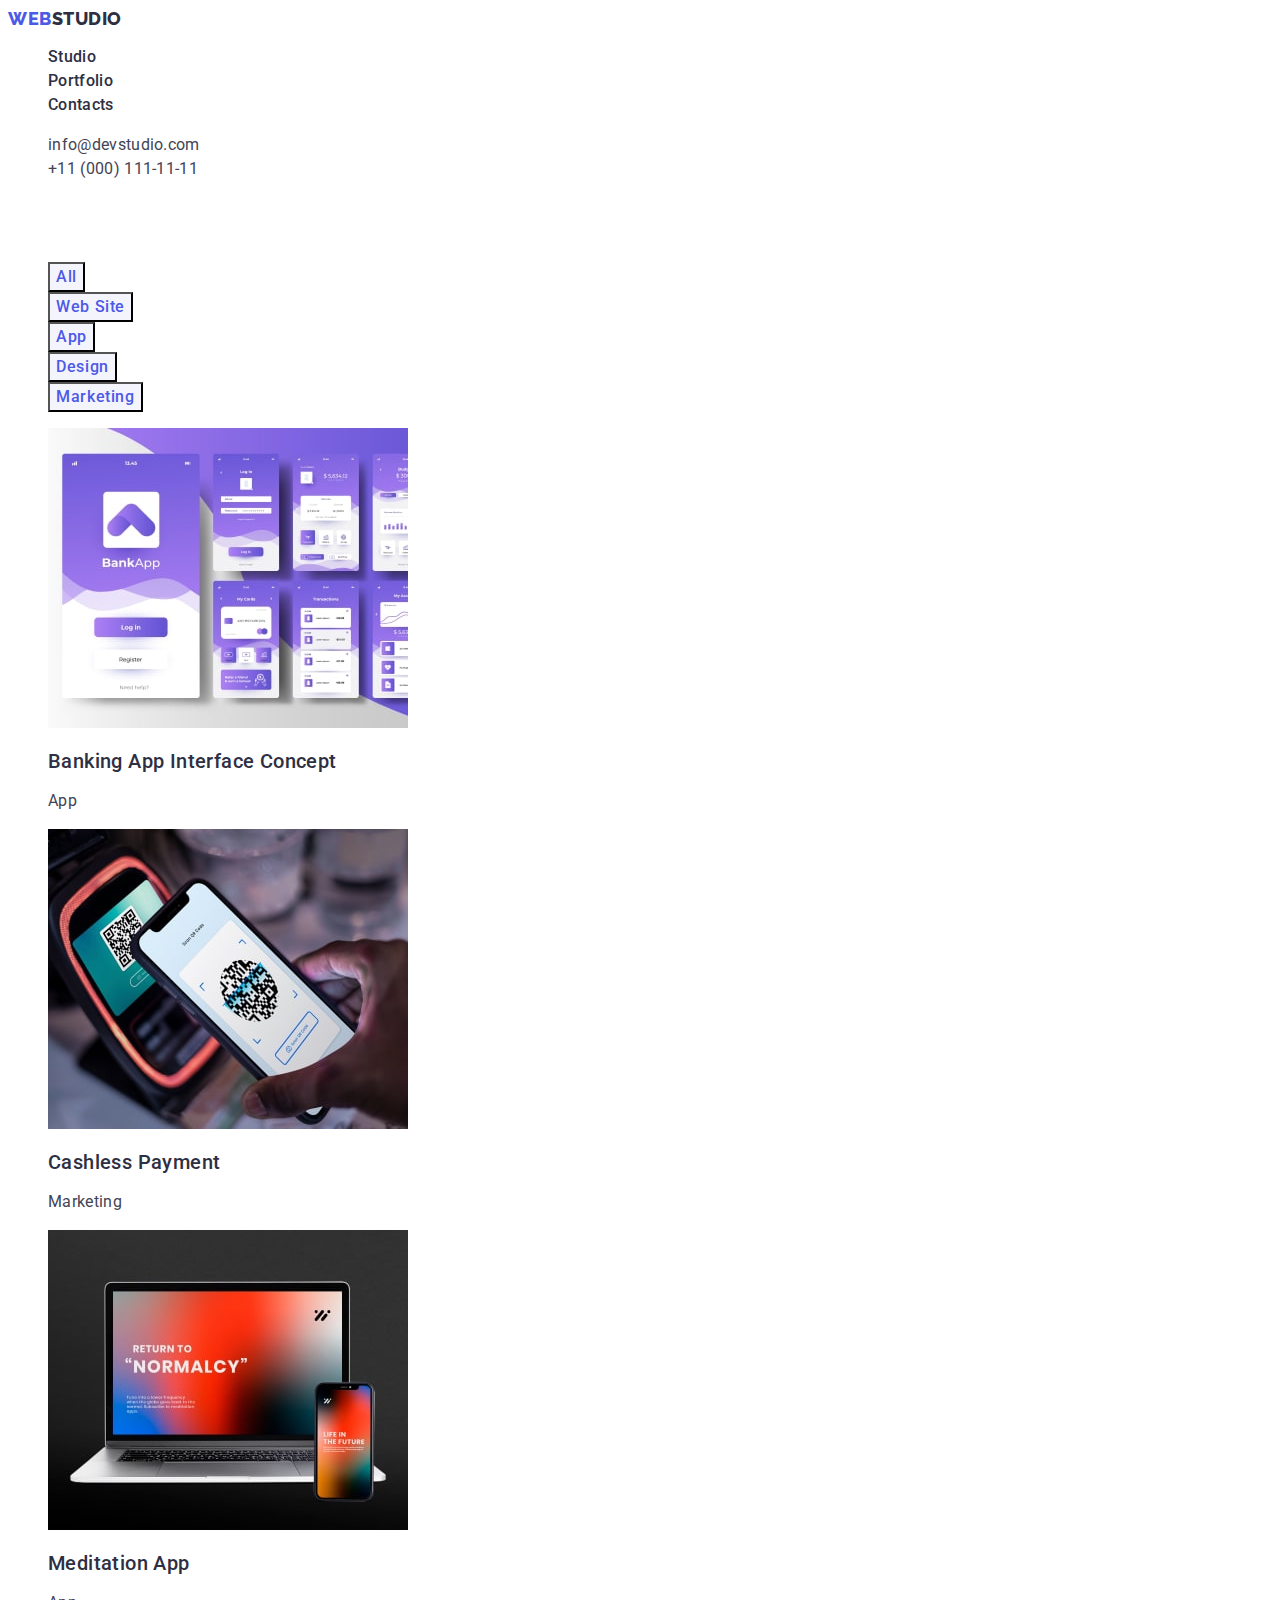
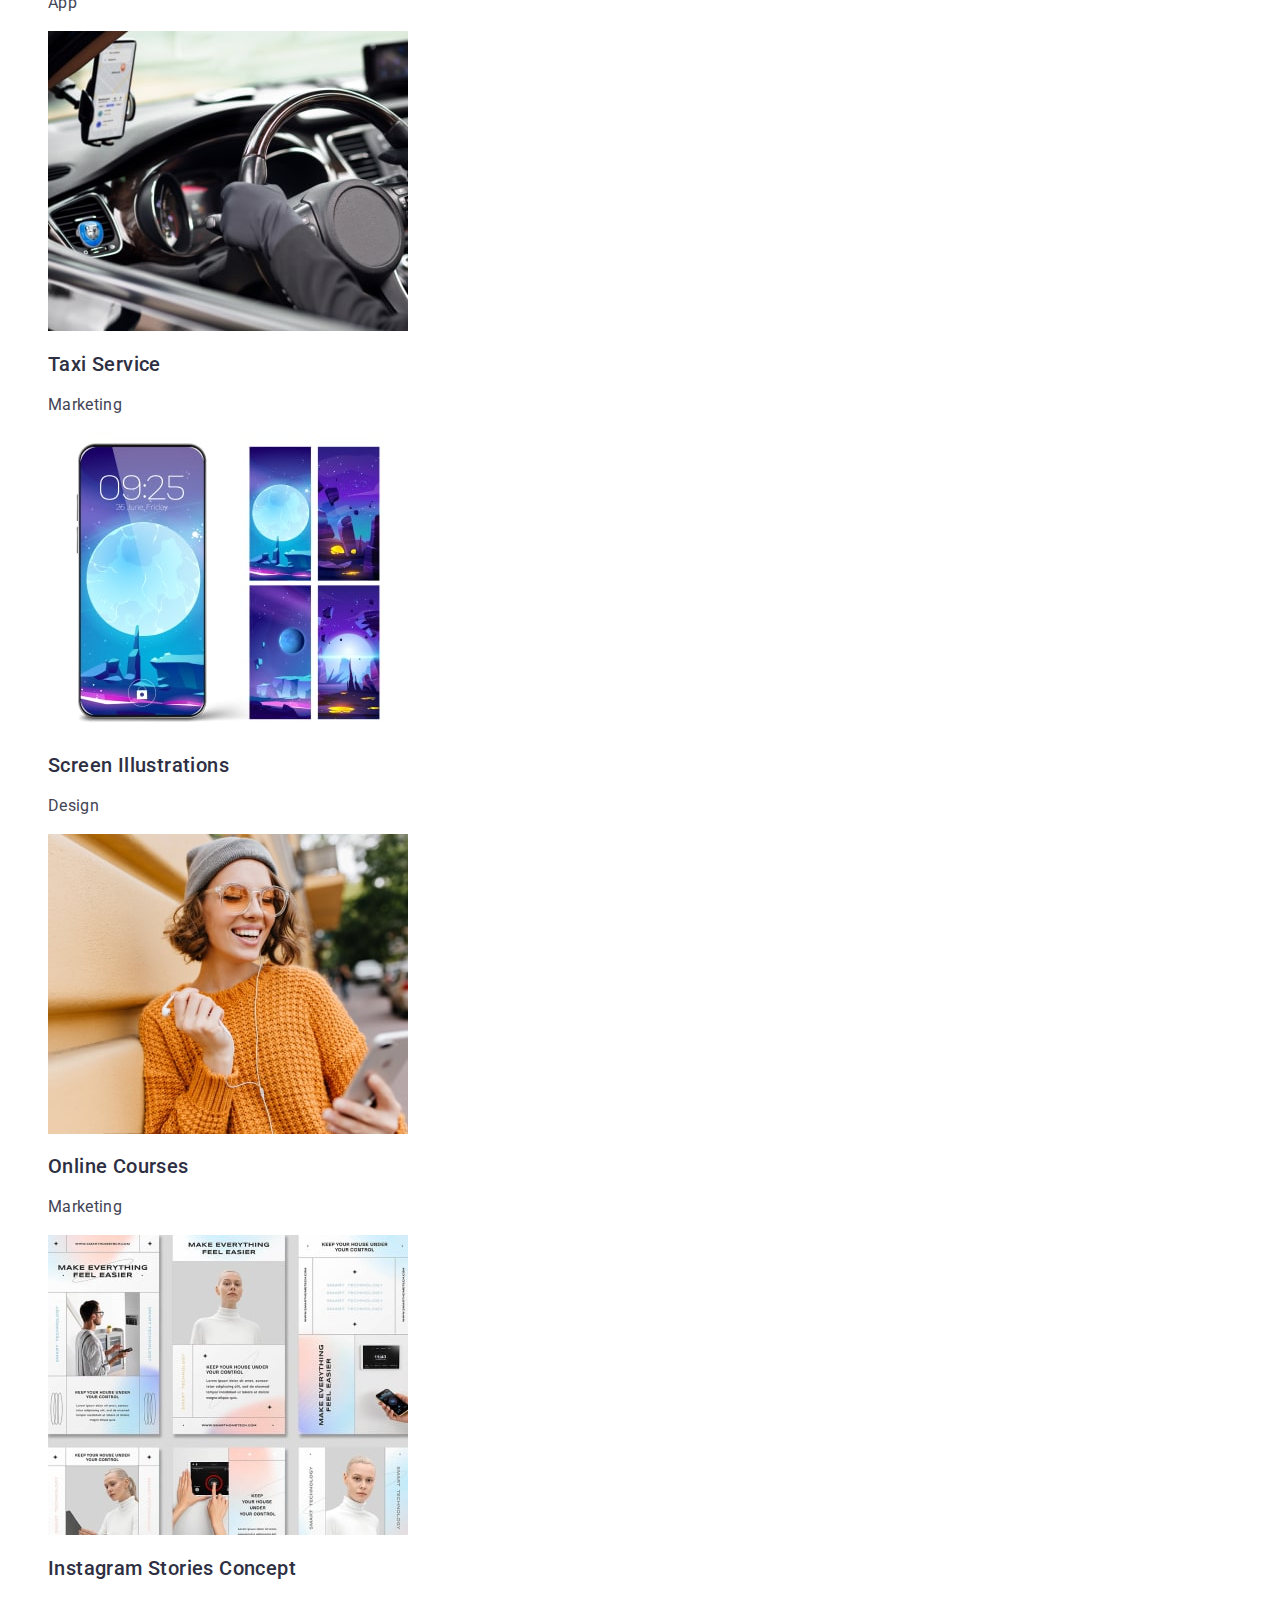
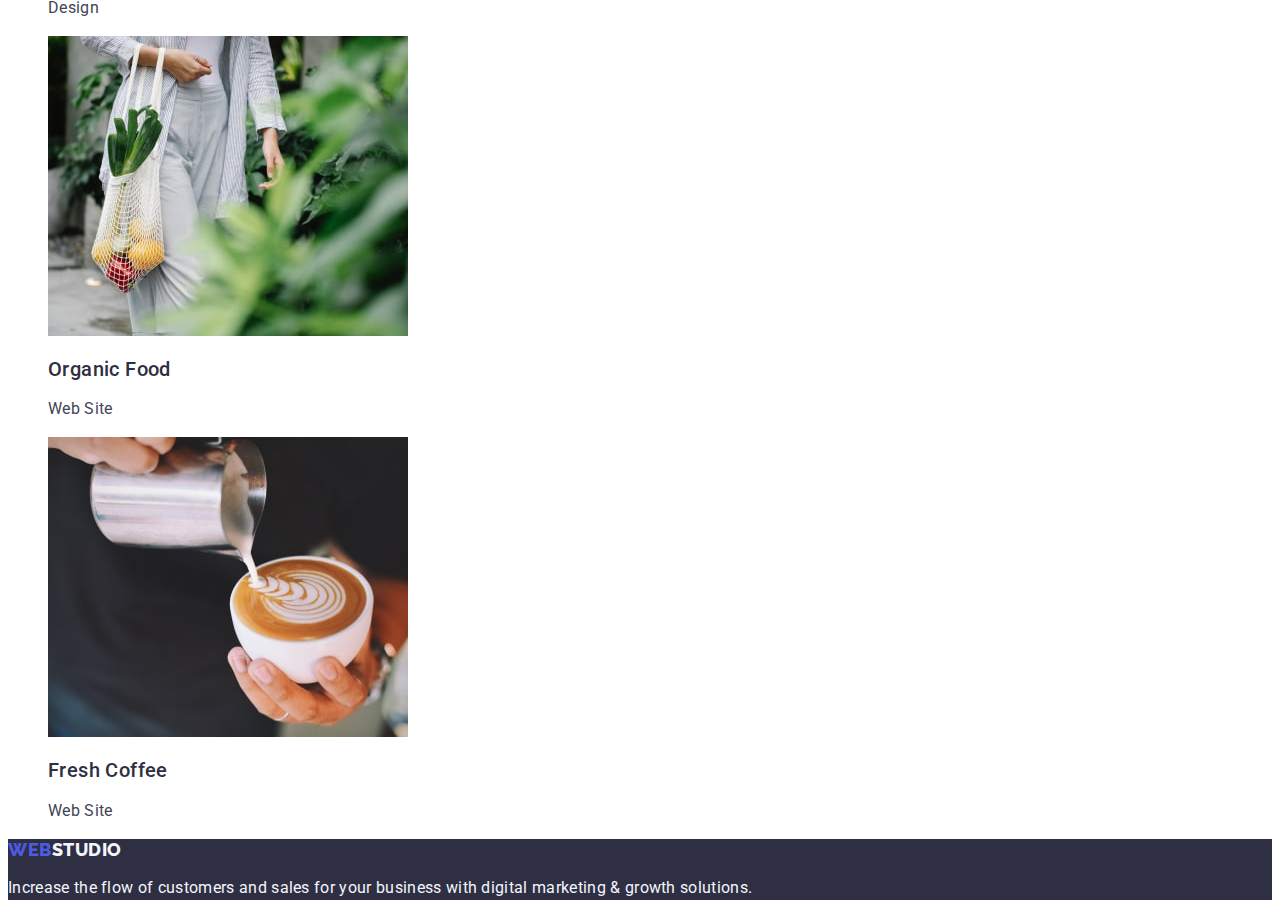
==== portfolio.html @ 50358b5d "comm" ====
<!DOCTYPE html>
<html lang="en">
<head>
    <meta charset="UTF-8">
    <meta name="viewport" content="width=<device-width>, initial-scale=1.0">
    <title>webstudio</title>
    <link rel="preconnect" href="https://fonts.googleapis.com">
    <link rel="preconnect" href="https://fonts.gstatic.com" crossorigin>
    <link href="https://fonts.googleapis.com/css2?family=Raleway:wght@800&family=Roboto:wght@400;500;700;900&family=Tangerine:wght@700&display=swap" rel="stylesheet">
  
<link rel="stylesheet" href="./css/styles.css" />
</head>
<body>
  <header class="header">
    <nav class="header-navigation">
          <a href="./index.html" class="header-logo link">web<span class="header-logo-accent">Studio</span></a>
        <ul class="header-menu list">
            <li class="header-menu-item">
                <a class="header-menu-link link" href="./index.html">Studio</a></li>
            <li class="header-menu-item">
                <a class="header-menu-link link" href="./portfolio.html">Portfolio</a></li>
            <li class="header-menu-item">
                <a class="header-menu-link link" href="">Contacts</a></li>
        </ul>
    </nav>
    <address class="header-adress">
      <ul class="adress list">
         <li class="adress-link">
           <a class="adress-menu link" href="mailto:info@devstudio.com">info@devstudio.com</a></li>
         <li class="adress-link">
           <a class="adress-menu link" href="tel:+110001111111">+11 (000) 111-11-11</a></li>
      </ul>
   </address>
  </header>
  <main>
      <section class="">
        <h1 class="visually-hidden">portfolio</h1>
        <ul class="list">
            <li><button type="button" class="btn-roll">All</button></li>
            <li><button type="button" class="btn-roll">Web Site</button></li>
            <li><button type="button" class="btn-roll">App</button></li>
            <li><button type="button" class="btn-roll">Design</button></li>
            <li><button type="button" class="btn-roll">Marketing</button></li>
        </ul>
        <ul class="support-list list">
            <li class="support-list-item">
                <a class="link" href="">
                  <img src="./images/bankapp.jpg"
                    alt="bankapp"
                    width="360"
                    height="300">
                    <h2 class="support-list-text">Banking App Interface Concept</h2>
                    <p class="support-btn-text">App</p>
                </a>
            </li>
            <li class="support-list-item">
                <a class="link" href="">
                  <img src="./images/cashlesspayment.jpg"
                      alt="cashlesspayment"
                      width="360"
                      height="300">
                      <h2 class="support-list-text">Cashless Payment</h2>
                      <p class="support-btn-text">Marketing</p>
                </a>  
            </li>
            <li class="support-list-item">
                <a class="link" href="">
                  <img src="./images/meditaionapp.jpg"
                     alt="meditaionapp"
                     width="360"
                     height="300">
                     <h2 class="support-list-text">Meditation App</h2>
                     <p class="support-btn-text">App</p>
                </a>
            </li>
            <li class="support-list-item">
              <a class="link" href="">
                <img src="./images/taxiservice.jpg"
                    alt="taxiservice"
                    width="360"
                    height="300">
                    <h2 class="support-list-text">Taxi Service</h2>
                    <p class="support-btn-text">Marketing</p>
              </a>  
            </li>
            <li class="support-list-item">
              <a class="link" href="">
                <img src="./images/screenillustrations.jpg"
                    alt="screenillustrations"
                    width="360"
                    height="300">
                    <h2 class="support-list-text">Screen Illustrations</h2>
                    <p class="support-btn-text">Design</p>
              </a>
            </li>
            <li class="support-list-item">
              <a class="link" href="">
                <img src="./images/onlinecourses.jpg"
                    alt="onlinecourses"
                    width="360"
                    height="300">
                    <h2 class="support-list-text">Online Courses</h2>
                    <p class="support-btn-text">Marketing</p>
              </a>    
            </li>
            <li class="support-list-item">
              <a class="link" href="">
                <img src="./images/instagramstories.jpg"
                    alt="instagramstories"
                    width="360"
                    height="300">
                    <h2 class="support-list-text">Instagram Stories Concept</h2>
                    <p class="support-btn-text">Design</p>
              </a>       
            </li>
            <li class="support-list-item">
              <a class="link" href="">
                <img src="./images/organicfood.jpg"
                    alt="organicfood"
                    width="360"
                    height="300">
                    <h2 class="support-list-text">Organic Food</h2>
                    <p class="support-btn-text">Web Site</p>
              </a>  
            </li>
            <li class="support-list-item">
              <a class="link" href="">
                <img src="./images/freshcoffee.jpg"
                    alt="freshcoffee"
                    width="360"
                    height="300">
                    <h2 class="support-list-text">Fresh Coffee</h2>
                    <p class="support-btn-text">Web Site</p>
              </a>
            </li>
        </ul>
      </section>
</main>
      <footer class="basement" id="footer">
        <a href="./index.html" class="header-logo link">web<span class="header-logo-footer">Studio</span></a>
        <p class="footer-text">Increase the flow of customers and sales for your business with digital marketing & growth solutions.</p>
      </footer>
</body>
</html>
---- css/styles.css ----
:root {
    --brand-color: #4D5AE5
}

body {
    font-family: 'Roboto', sans-serif;
    color: #434455;
    background-color: #FFFFFF;
}

.link {
    text-decoration: none;
}

.list {
    list-style-type: none;
}

.visually-hidden {
    
    white-space: nowrap;
    clip-path: inset(100%);
    clip: rect(0 0 0 0);
    overflow: hidden;
}


/*----header----*/

.header-logo {
    color: var(--brand-color);
    font-family: "Raleway", sans-serif;
    font-size: 18px;
    font-style: normal;
    font-weight: 800;
    line-height: 1.17; 
    letter-spacing: 0.03em;
    text-transform: uppercase;
}

.header-logo-accent {
    color: #2E2F42
}

.header-menu-link {
    color: #2E2F42;
    font-size: 16px;
    font-style: normal;
    font-weight: 500;
    line-height: 1.5;
    letter-spacing: 0.02em;
}

.header-menu-link:is(:hover, :focus) {
    color: #404BBF;
}

.header-adress {
    font-style: normal;
}
 
.adress-menu {
    color: #434455;  
    font-size: 16px;
    font-weight: 400;
    line-height: 1.5;
    letter-spacing: 0.02em;
}

.adress-menu:is(:hover, :focus) {
    color: #404BBF;
}

/*----main----*/

.hero {
    background: #2E2F42;
}

.hero-title {
    color: #FFF;
    font-size: 56px;
    font-style: normal;
    font-weight: 700;
    line-height: 1.07;
    letter-spacing: 0.02em;
}

.hero-btn {
    color: #FFF;
    font-family: inherit;
    cursor: pointer;
    font-size: 16px;
    font-style: normal;
    font-weight: 500;
    line-height: 1.5; 
    letter-spacing: 0.04em;
    background-color: var(--brand-color);
}

.hero-btn:is(:hover, :focus) {
    background-color: #404BBF;
}

.btn-roll {
    color: var(--brand-color);
    font-family: inherit;
    cursor: pointer;
    font-size: 16px;
    font-style: normal;
    font-weight: 500;
    line-height: 1.5; 
    letter-spacing: 0.04em;
    background-color: #F4F4FD;
}

.btn-roll:is(:hover, :focus) {
    color: #FFF;
    background-color: #404BBF;
}

/*----advantages----*/

.advantages {
}

.advantages-list {
}

.list {
}

.advantages-item {
}

.advantages-subtitle {
    color:#2E2F42;
    font-size: 20px;
    font-style: normal;
    font-weight: 500;
    line-height: 1.2;
    letter-spacing: 0.02em;
}

.advantages-item-text {
    color: #434455;
    font-size: 16px;
    font-style: normal;
    font-weight: 400;
    line-height: 1.5;
    letter-spacing: 0.02em;
}

/*----pictures----*/

.pictures-subtitle {
    color: #2E2F42;
    font-size: 36px;
    font-style: normal;
    font-weight: 700;
    line-height: 1.11;
    letter-spacing: 0.02em;
    text-transform: capitalize;
}

/*----team----*/

.team {
    background: var(--cloud, #F4F4FD)
}

.team-title {
    color: #2E2F42;
    font-size: 36px;
    font-style: normal;
    font-weight: 700;
    line-height: 1.11;
    letter-spacing: 0.02em;
    text-transform: capitalize;
}
.team-list {
 
}

.team-item {
    background-color: #FFFFFF 
}

.team-subtitle {
    color: #2E2F42;
    font-size: 20px;
    font-style: normal;
    font-weight: 500;
    line-height: 1.2;
    letter-spacing: 0.02em;
}

.team-item-text {
    color: #434455;
    font-size: 16px;
    font-style: normal;
    font-weight: 400;
    line-height: 1.5;
    letter-spacing: 0.02em;
}

.support-list-text {
    color: var(--navyblue, #2E2F42);
    font-size: 20px;
    font-style: normal;
    font-weight: 500;
    line-height: 1.2; 
    letter-spacing: 0.02em;
}

.support-btn-text {
    color: var(--slate, #434455);
    font-size: 16px;
    font-style: normal;
    font-weight: 400;
    line-height: 1.5;
    letter-spacing: 0.02em;
}

/*----basement----*/

.header-logo-footer {
    color: #f4f4fd;
    font-family: Raleway;
    font-size: 18px;
    font-style: normal;
    font-weight: 800;
    line-height: 1.17;
    letter-spacing: 0,03em;
    text-transform: uppercase;
}

.footer-text {
    color: #F4F4FD;
    font-size: 16px;
    font-style: normal;
    font-weight: 400;
    line-height: 1.5;
    letter-spacing: 0.02em; 
}
.basement {
    background: #2E2F42;
}
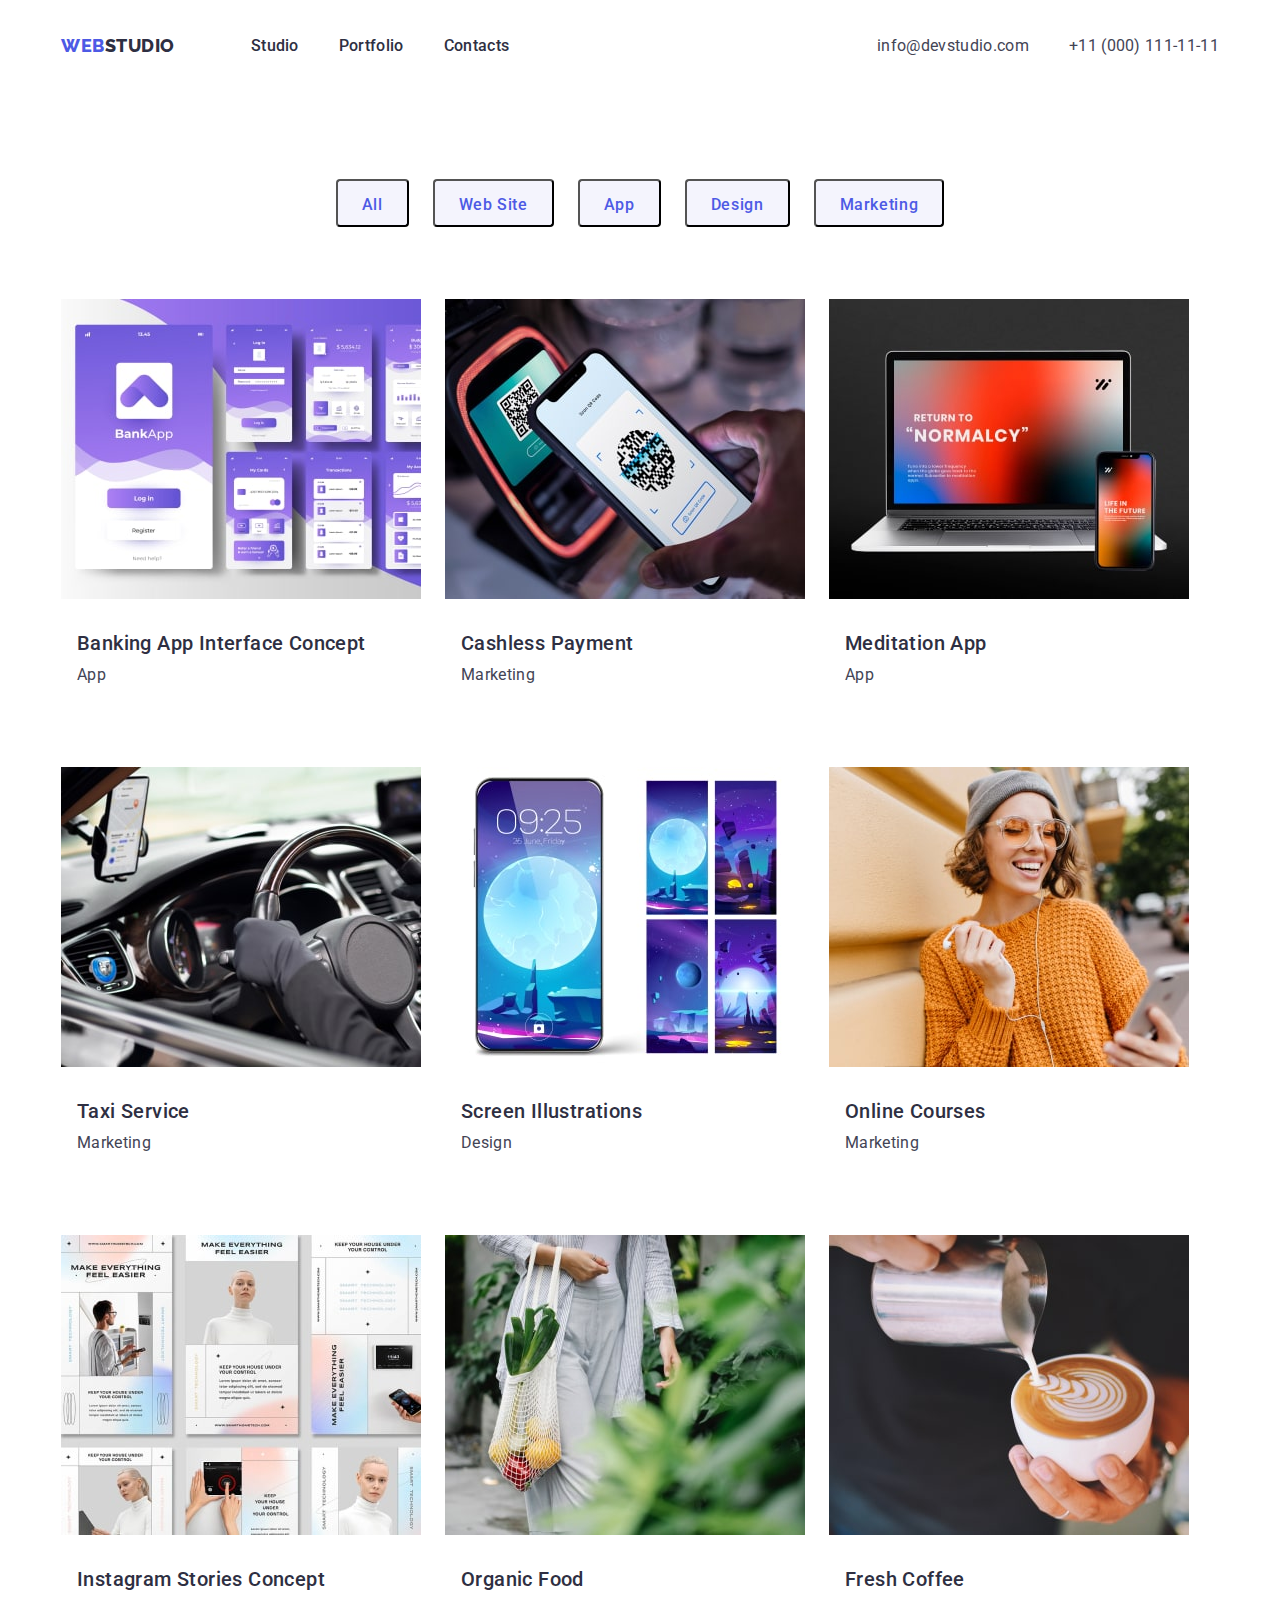
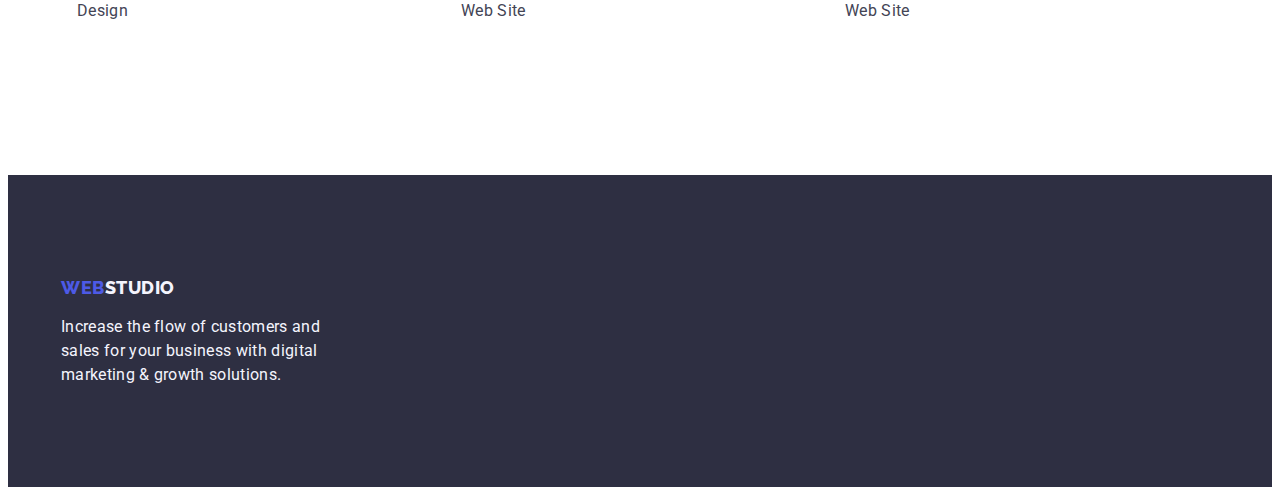
==== commit 3da61c92: "comm+" ====
--- a/portfolio.html
+++ b/portfolio.html
@@ -7,138 +7,150 @@
     <link rel="preconnect" href="https://fonts.googleapis.com">
     <link rel="preconnect" href="https://fonts.gstatic.com" crossorigin>
     <link href="https://fonts.googleapis.com/css2?family=Raleway:wght@800&family=Roboto:wght@400;500;700;900&family=Tangerine:wght@700&display=swap" rel="stylesheet">
-  
+    <link 
+        rel="stylesheet" 
+        href="https://cdnjs.cloudflare.com/ajax/libs/modern-normalize/2.0.0/modern-normalize.min.css" 
+        integrity="sha512-4xo8blKMVCiXpTaLzQSLSw3KFOVPWhm/TRtuPVc4WG6kUgjH6J03IBuG7JZPkcWMxJ5huwaBpOpnwYElP/m6wg==" 
+        crossorigin="anonymous" 
+        referrerpolicy="no-referrer" 
+    />
 <link rel="stylesheet" href="./css/styles.css" />
 </head>
 <body>
   <header class="header">
-    <nav class="header-navigation">
-          <a href="./index.html" class="header-logo link">web<span class="header-logo-accent">Studio</span></a>
-        <ul class="header-menu list">
-            <li class="header-menu-item">
-                <a class="header-menu-link link" href="./index.html">Studio</a></li>
-            <li class="header-menu-item">
-                <a class="header-menu-link link" href="./portfolio.html">Portfolio</a></li>
-            <li class="header-menu-item">
-                <a class="header-menu-link link" href="">Contacts</a></li>
+    <div class="container header-container">
+      <nav class="header-navigation">
+        <a href="./index.html" class="header-logo link">web<span class="header-logo-accent">Studio</span></a>
+         <ul class="header-menu list">
+             <li class="header-menu-item">
+               <a class="header-menu-link link" href="./index.html">Studio</a></li>
+             <li class="header-menu-item">
+               <a class="header-menu-link link" href="./portfolio.html">Portfolio</a></li>
+             <li class="header-menu-item">
+               <a class="header-menu-link link" href="">Contacts</a></li>
         </ul>
-    </nav>
-    <address class="header-adress">
-      <ul class="adress list">
-         <li class="adress-link">
-           <a class="adress-menu link" href="mailto:info@devstudio.com">info@devstudio.com</a></li>
-         <li class="adress-link">
-           <a class="adress-menu link" href="tel:+110001111111">+11 (000) 111-11-11</a></li>
-      </ul>
-   </address>
+     </nav>
+     <address class="header-adress">
+          <ul class="adress list">
+             <li class="adress-link">
+             <a class="adress-menu link" href="mailto:info@devstudio.com">info@devstudio.com</a></li>
+             <li class="adress-link">
+             <a class="adress-menu link" href="tel:+110001111111">+11 (000) 111-11-11</a></li>
+         </ul>
+     </address>
+</div>
   </header>
   <main>
       <section class="">
-        <h1 class="visually-hidden">portfolio</h1>
-        <ul class="list">
-            <li><button type="button" class="btn-roll">All</button></li>
-            <li><button type="button" class="btn-roll">Web Site</button></li>
-            <li><button type="button" class="btn-roll">App</button></li>
-            <li><button type="button" class="btn-roll">Design</button></li>
-            <li><button type="button" class="btn-roll">Marketing</button></li>
-        </ul>
-        <ul class="support-list list">
-            <li class="support-list-item">
-                <a class="link" href="">
-                  <img src="./images/bankapp.jpg"
-                    alt="bankapp"
-                    width="360"
-                    height="300">
-                    <h2 class="support-list-text">Banking App Interface Concept</h2>
-                    <p class="support-btn-text">App</p>
-                </a>
-            </li>
-            <li class="support-list-item">
-                <a class="link" href="">
-                  <img src="./images/cashlesspayment.jpg"
-                      alt="cashlesspayment"
+        <div class="container">
+          <h1 class="visually-hidden">portfolio</h1>
+          <ul class="some-btn list">
+              <li><button type="button" class="btn-roll">All</button></li>
+              <li><button type="button" class="btn-roll">Web Site</button></li>
+              <li><button type="button" class="btn-roll">App</button></li>
+              <li><button type="button" class="btn-roll">Design</button></li>
+              <li><button type="button" class="btn-roll">Marketing</button></li>
+          </ul>
+          <ul class="support-list list">
+              <li class="support-list-item">
+                  <a class="link" href="">
+                    <img src="./images/bankapp.jpg"
+                      alt="bankapp"
                       width="360"
                       height="300">
-                      <h2 class="support-list-text">Cashless Payment</h2>
+                      <h2 class="support-list-text">Banking App Interface Concept</h2>
+                      <p class="support-btn-text">App</p>
+                  </a>
+              </li>
+              <li class="support-list-item">
+                  <a class="link" href="">
+                    <img src="./images/cashlesspayment.jpg"
+                        alt="cashlesspayment"
+                        width="360"
+                        height="300">
+                        <h2 class="support-list-text">Cashless Payment</h2>
+                        <p class="support-btn-text">Marketing</p>
+                  </a>  
+              </li>
+              <li class="support-list-item">
+                  <a class="link" href="">
+                    <img src="./images/meditaionapp.jpg"
+                       alt="meditaionapp"
+                       width="360"
+                       height="300">
+                       <h2 class="support-list-text">Meditation App</h2>
+                       <p class="support-btn-text">App</p>
+                  </a>
+              </li>
+              <li class="support-list-item">
+                <a class="link" href="">
+                  <img src="./images/taxiservice.jpg"
+                      alt="taxiservice"
+                      width="360"
+                      height="300">
+                      <h2 class="support-list-text">Taxi Service</h2>
                       <p class="support-btn-text">Marketing</p>
                 </a>  
-            </li>
-            <li class="support-list-item">
+              </li>
+              <li class="support-list-item">
                 <a class="link" href="">
-                  <img src="./images/meditaionapp.jpg"
-                     alt="meditaionapp"
-                     width="360"
-                     height="300">
-                     <h2 class="support-list-text">Meditation App</h2>
-                     <p class="support-btn-text">App</p>
+                  <img src="./images/screenillustrations.jpg"
+                      alt="screenillustrations"
+                      width="360"
+                      height="300">
+                      <h2 class="support-list-text">Screen Illustrations</h2>
+                      <p class="support-btn-text">Design</p>
                 </a>
-            </li>
-            <li class="support-list-item">
-              <a class="link" href="">
-                <img src="./images/taxiservice.jpg"
-                    alt="taxiservice"
-                    width="360"
-                    height="300">
-                    <h2 class="support-list-text">Taxi Service</h2>
-                    <p class="support-btn-text">Marketing</p>
-              </a>  
-            </li>
-            <li class="support-list-item">
-              <a class="link" href="">
-                <img src="./images/screenillustrations.jpg"
-                    alt="screenillustrations"
-                    width="360"
-                    height="300">
-                    <h2 class="support-list-text">Screen Illustrations</h2>
-                    <p class="support-btn-text">Design</p>
-              </a>
-            </li>
-            <li class="support-list-item">
-              <a class="link" href="">
-                <img src="./images/onlinecourses.jpg"
-                    alt="onlinecourses"
-                    width="360"
-                    height="300">
-                    <h2 class="support-list-text">Online Courses</h2>
-                    <p class="support-btn-text">Marketing</p>
-              </a>    
-            </li>
-            <li class="support-list-item">
-              <a class="link" href="">
-                <img src="./images/instagramstories.jpg"
-                    alt="instagramstories"
-                    width="360"
-                    height="300">
-                    <h2 class="support-list-text">Instagram Stories Concept</h2>
-                    <p class="support-btn-text">Design</p>
-              </a>       
-            </li>
-            <li class="support-list-item">
-              <a class="link" href="">
-                <img src="./images/organicfood.jpg"
-                    alt="organicfood"
-                    width="360"
-                    height="300">
-                    <h2 class="support-list-text">Organic Food</h2>
-                    <p class="support-btn-text">Web Site</p>
-              </a>  
-            </li>
-            <li class="support-list-item">
-              <a class="link" href="">
-                <img src="./images/freshcoffee.jpg"
-                    alt="freshcoffee"
-                    width="360"
-                    height="300">
-                    <h2 class="support-list-text">Fresh Coffee</h2>
-                    <p class="support-btn-text">Web Site</p>
-              </a>
-            </li>
-        </ul>
+              </li>
+              <li class="support-list-item">
+                <a class="link" href="">
+                  <img src="./images/onlinecourses.jpg"
+                      alt="onlinecourses"
+                      width="360"
+                      height="300">
+                      <h2 class="support-list-text">Online Courses</h2>
+                      <p class="support-btn-text">Marketing</p>
+                </a>    
+              </li>
+              <li class="support-list-item">
+                <a class="link" href="">
+                  <img src="./images/instagramstories.jpg"
+                      alt="instagramstories"
+                      width="360"
+                      height="300">
+                      <h2 class="support-list-text">Instagram Stories Concept</h2>
+                      <p class="support-btn-text">Design</p>
+                </a>       
+              </li>
+              <li class="support-list-item">
+                <a class="link" href="">
+                  <img src="./images/organicfood.jpg"
+                      alt="organicfood"
+                      width="360"
+                      height="300">
+                      <h2 class="support-list-text">Organic Food</h2>
+                      <p class="support-btn-text">Web Site</p>
+                </a>  
+              </li>
+              <li class="support-list-item">
+                <a class="link" href="">
+                  <img src="./images/freshcoffee.jpg"
+                      alt="freshcoffee"
+                      width="360"
+                      height="300">
+                      <h2 class="support-list-text">Fresh Coffee</h2>
+                      <p class="support-btn-text">Web Site</p>
+                </a>
+              </li>
+          </ul>
+        </div>
       </section>
 </main>
       <footer class="basement" id="footer">
-        <a href="./index.html" class="header-logo link">web<span class="header-logo-footer">Studio</span></a>
-        <p class="footer-text">Increase the flow of customers and sales for your business with digital marketing & growth solutions.</p>
+         <div class="container footer-container">
+           <a href="./index.html" class="header-logo link">web<span class="header-logo-footer">Studio</span></a>
+           <p aling="right" class="footer-text">Increase the flow of customers and  sales for your business with digital marketing & growth solutions.</p>
+        </div>
       </footer>
 </body>
 </html>
--- a/css/styles.css
+++ b/css/styles.css
@@ -1,5 +1,20 @@
 :root {
     --brand-color: #4D5AE5
+}
+
+p, h1,h2,h3,h4,h5,h6 {
+    margin-top: 0;
+    margin-bottom: 0;
+}
+
+ul, ol {
+    margin-top: 0;
+    margin-bottom: 0;
+    padding-left: 0;
+}
+
+img {
+    display: block;
 }
 
 body {
@@ -16,16 +31,54 @@
     list-style-type: none;
 }
 
+.container {
+    width: 100%;
+    max-width: 1158px;
+    padding-left: 15px;
+    padding-right: 15px;
+    margin: 0 auto;
+}
+
 .visually-hidden {
+        position: absolute;
+        width: 1px;
+        height: 1px;
+        margin: -1px;
+        border: 0;
+        padding: 0;
+        white-space: nowrap;
+        clip-path: inset(100%);
+        clip: rect(0 0 0 0);
+        overflow: hidden;  
+}
+
+/*----header----*/
+.header {
+    padding-top: 25.5px;
+    padding-bottom: 25.5px;
+    padding-left: 0px;
+    padding-right: 0px;
+}
+
+.header-container {
+    display: flex;
+    gap: 40px;
+    justify-content: space-between;
+}
+
+.header-navigation {
+    display: flex;
+    align-items: center;
+    flex-grow: 1;
+    gap: 76px;
+}
+
+.header-menu {
+    display: flex;
+    align-items: center;
+    gap: 40px;
     
-    white-space: nowrap;
-    clip-path: inset(100%);
-    clip: rect(0 0 0 0);
-    overflow: hidden;
-}
-
-
-/*----header----*/
+}        
 
 .header-logo {
     color: var(--brand-color);
@@ -58,6 +111,12 @@
 .header-adress {
     font-style: normal;
 }
+
+.adress {
+    display: flex;
+    align-items: center;
+    gap: 40px;
+}
  
 .adress-menu {
     color: #434455;  
@@ -77,6 +136,11 @@
     background: #2E2F42;
 }
 
+.hero-container { 
+    padding: 188px 292px;
+    margin: 0 auto;
+}
+
 .hero-title {
     color: #FFF;
     font-size: 56px;
@@ -84,6 +148,11 @@
     font-weight: 700;
     line-height: 1.07;
     letter-spacing: 0.02em;
+    text-align: center;
+    min-width: 496px;
+    margin: 0 auto;
+    margin-bottom: 48px;
+   
 }
 
 .hero-btn {
@@ -96,10 +165,23 @@
     line-height: 1.5; 
     letter-spacing: 0.04em;
     background-color: var(--brand-color);
+    padding: 16px 32px;
+    border-radius: 4px;
+    margin: 0 auto;
+    display: block;
 }
 
 .hero-btn:is(:hover, :focus) {
     background-color: #404BBF;
+}
+
+.some-btn {
+    display: flex;
+    margin: 0 auto;
+    justify-content: center;
+    gap: 24px;
+    padding-top: 96px;
+    padding-bottom: 72px;
 }
 
 .btn-roll {
@@ -112,6 +194,11 @@
     line-height: 1.5; 
     letter-spacing: 0.04em;
     background-color: #F4F4FD;
+    border-radius: 4px;
+    margin: 0 auto;
+    display: block;
+    padding: 12px 24px;
+    height: 48px;
 }
 
 .btn-roll:is(:hover, :focus) {
@@ -122,15 +209,20 @@
 /*----advantages----*/
 
 .advantages {
+    padding-top: 120px;
+    padding-bottom: 120px;
+    padding-left: 156px;
+    padding-right: 156px;
+    display: flex;
 }
 
 .advantages-list {
-}
-
-.list {
+    display: flex;
+    gap: 24px;
 }
 
 .advantages-item {
+    width: calc((100% - 24px * 3) / 4);
 }
 
 .advantages-subtitle {
@@ -140,6 +232,7 @@
     font-weight: 500;
     line-height: 1.2;
     letter-spacing: 0.02em;
+    margin-bottom: 8px;
 }
 
 .advantages-item-text {
@@ -152,6 +245,17 @@
 }
 
 /*----pictures----*/
+.pictures {
+    text-align: center;
+    display: flex;
+}
+
+.pictures-subtitle-foto {
+    display: flex;
+    padding-top: 72px;
+    padding-bottom: 120px;
+    gap: 24px;
+}
 
 .pictures-subtitle {
     color: #2E2F42;
@@ -164,6 +268,11 @@
 }
 
 /*----team----*/
+.team {
+    text-align: center;
+    display: flex;
+    padding-top: 120px;
+}
 
 .team {
     background: var(--cloud, #F4F4FD)
@@ -177,9 +286,12 @@
     line-height: 1.11;
     letter-spacing: 0.02em;
     text-transform: capitalize;
+    padding-bottom: 72px;
 }
 .team-list {
- 
+    display: flex;
+    gap: 24px;
+    padding-bottom: 120px;
 }
 
 .team-item {
@@ -193,6 +305,8 @@
     font-weight: 500;
     line-height: 1.2;
     letter-spacing: 0.02em;
+    padding-top: 32px;
+    padding-bottom: 8px;
 }
 
 .team-item-text {
@@ -202,6 +316,16 @@
     font-weight: 400;
     line-height: 1.5;
     letter-spacing: 0.02em;
+    padding-bottom: 32px;
+}
+
+.support-list {
+    display: flex;
+    flex-wrap: wrap;
+    align-content: space-between;
+    row-gap: 48px;
+    column-gap: 24px;
+    padding-bottom: 120px;
 }
 
 .support-list-text {
@@ -211,6 +335,7 @@
     font-weight: 500;
     line-height: 1.2; 
     letter-spacing: 0.02em;
+    padding: 32px 16px 8px;
 }
 
 .support-btn-text {
@@ -220,9 +345,16 @@
     font-weight: 400;
     line-height: 1.5;
     letter-spacing: 0.02em;
+    padding: 0px 16px 32px;
 }
 
 /*----basement----*/
+.basement {
+}
+
+.footer-container {
+    padding-top: 101.5px;
+}
 
 .header-logo-footer {
     color: #f4f4fd;
@@ -241,7 +373,10 @@
     font-style: normal;
     font-weight: 400;
     line-height: 1.5;
-    letter-spacing: 0.02em; 
+    letter-spacing: 0.02em;
+    max-width: 264px;
+    padding-top: 17.5px;
+    padding-bottom: 100px;
 }
 .basement {
     background: #2E2F42;
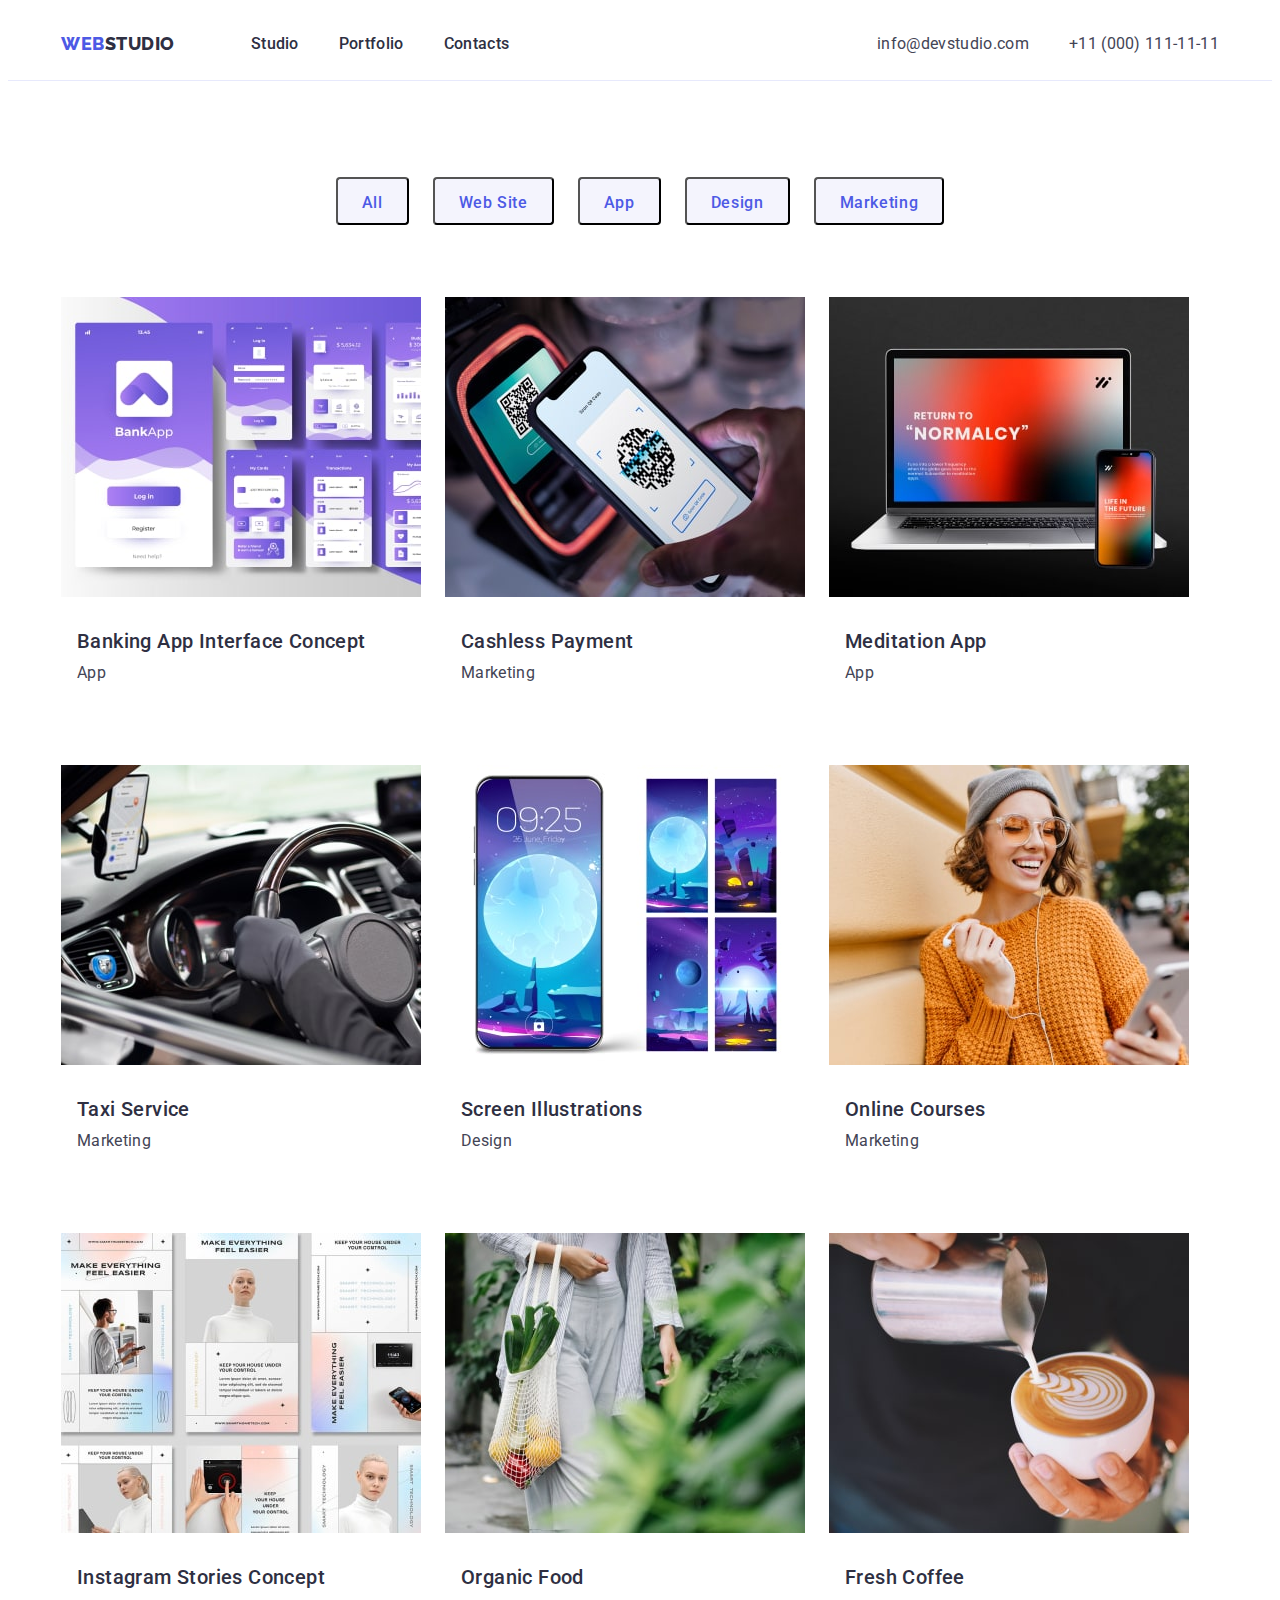
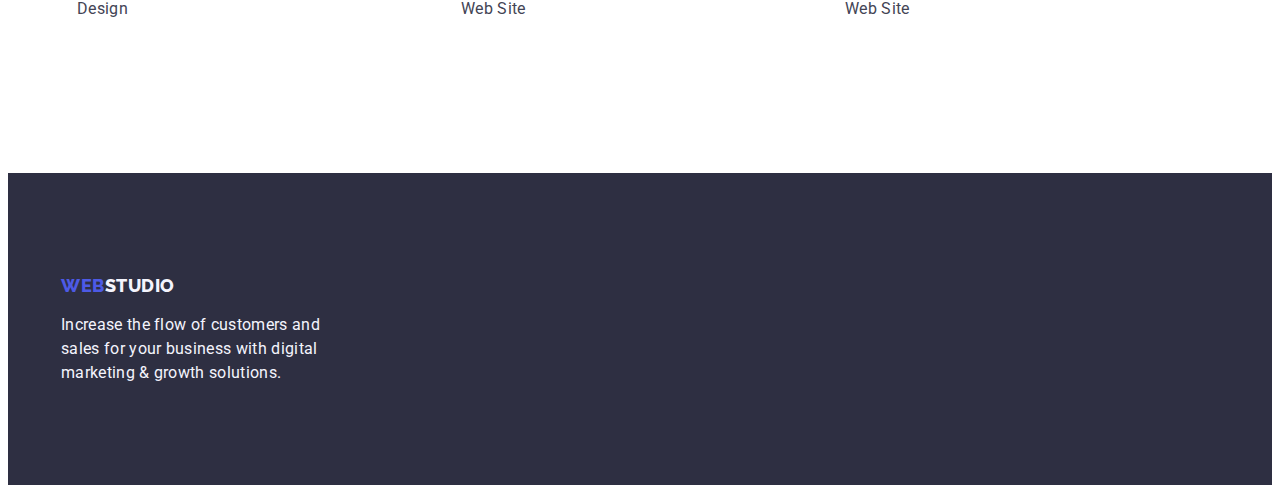
==== commit 45187175: "=yet=" ====
--- a/portfolio.html
+++ b/portfolio.html
@@ -149,7 +149,7 @@
       <footer class="basement" id="footer">
          <div class="container footer-container">
            <a href="./index.html" class="header-logo link">web<span class="header-logo-footer">Studio</span></a>
-           <p aling="right" class="footer-text">Increase the flow of customers and  sales for your business with digital marketing & growth solutions.</p>
+           <p class="footer-text">Increase the flow of customers and  sales for your business with digital marketing & growth solutions.</p>
         </div>
       </footer>
 </body>
--- a/css/styles.css
+++ b/css/styles.css
@@ -54,10 +54,12 @@
 
 /*----header----*/
 .header {
-    padding-top: 25.5px;
-    padding-bottom: 25.5px;
+    padding-top: 24px;
+    padding-bottom: 24px;
+    display: block;
     padding-left: 0px;
     padding-right: 0px;
+    border-bottom: 1px solid #e7e9fc
 }
 
 .header-container {
@@ -70,7 +72,6 @@
     display: flex;
     align-items: center;
     flex-grow: 1;
-    gap: 76px;
 }
 
 .header-menu {
@@ -89,6 +90,7 @@
     line-height: 1.17; 
     letter-spacing: 0.03em;
     text-transform: uppercase;
+    margin-right: 76px
 }
 
 .header-logo-accent {
@@ -134,10 +136,12 @@
 
 .hero {
     background: #2E2F42;
+    padding-top: 188px;
+    padding-bottom: 188px;
 }
 
 .hero-container { 
-    padding: 188px 292px;
+    
     margin: 0 auto;
 }
 
@@ -149,10 +153,9 @@
     line-height: 1.07;
     letter-spacing: 0.02em;
     text-align: center;
-    min-width: 496px;
+    max-width: 496px;
     margin: 0 auto;
     margin-bottom: 48px;
-   
 }
 
 .hero-btn {
@@ -169,6 +172,10 @@
     border-radius: 4px;
     margin: 0 auto;
     display: block;
+    min-width: 169px;
+    height: 56px;
+    border: none;
+
 }
 
 .hero-btn:is(:hover, :focus) {
@@ -209,10 +216,7 @@
 /*----advantages----*/
 
 .advantages {
-    padding-top: 120px;
-    padding-bottom: 120px;
-    padding-left: 156px;
-    padding-right: 156px;
+    padding: 120px 0 120px;
     display: flex;
 }
 
@@ -248,12 +252,11 @@
 .pictures {
     text-align: center;
     display: flex;
-}
-
-.pictures-subtitle-foto {
-    display: flex;
-    padding-top: 72px;
-    padding-bottom: 120px;
+    padding-bottom: 120px
+}
+
+.pictures-support {
+    display: flex;
     gap: 24px;
 }
 
@@ -265,6 +268,7 @@
     line-height: 1.11;
     letter-spacing: 0.02em;
     text-transform: capitalize;
+    margin-bottom: 72px;
 }
 
 /*----team----*/
@@ -286,7 +290,7 @@
     line-height: 1.11;
     letter-spacing: 0.02em;
     text-transform: capitalize;
-    padding-bottom: 72px;
+    margin-bottom: 72px;
 }
 .team-list {
     display: flex;
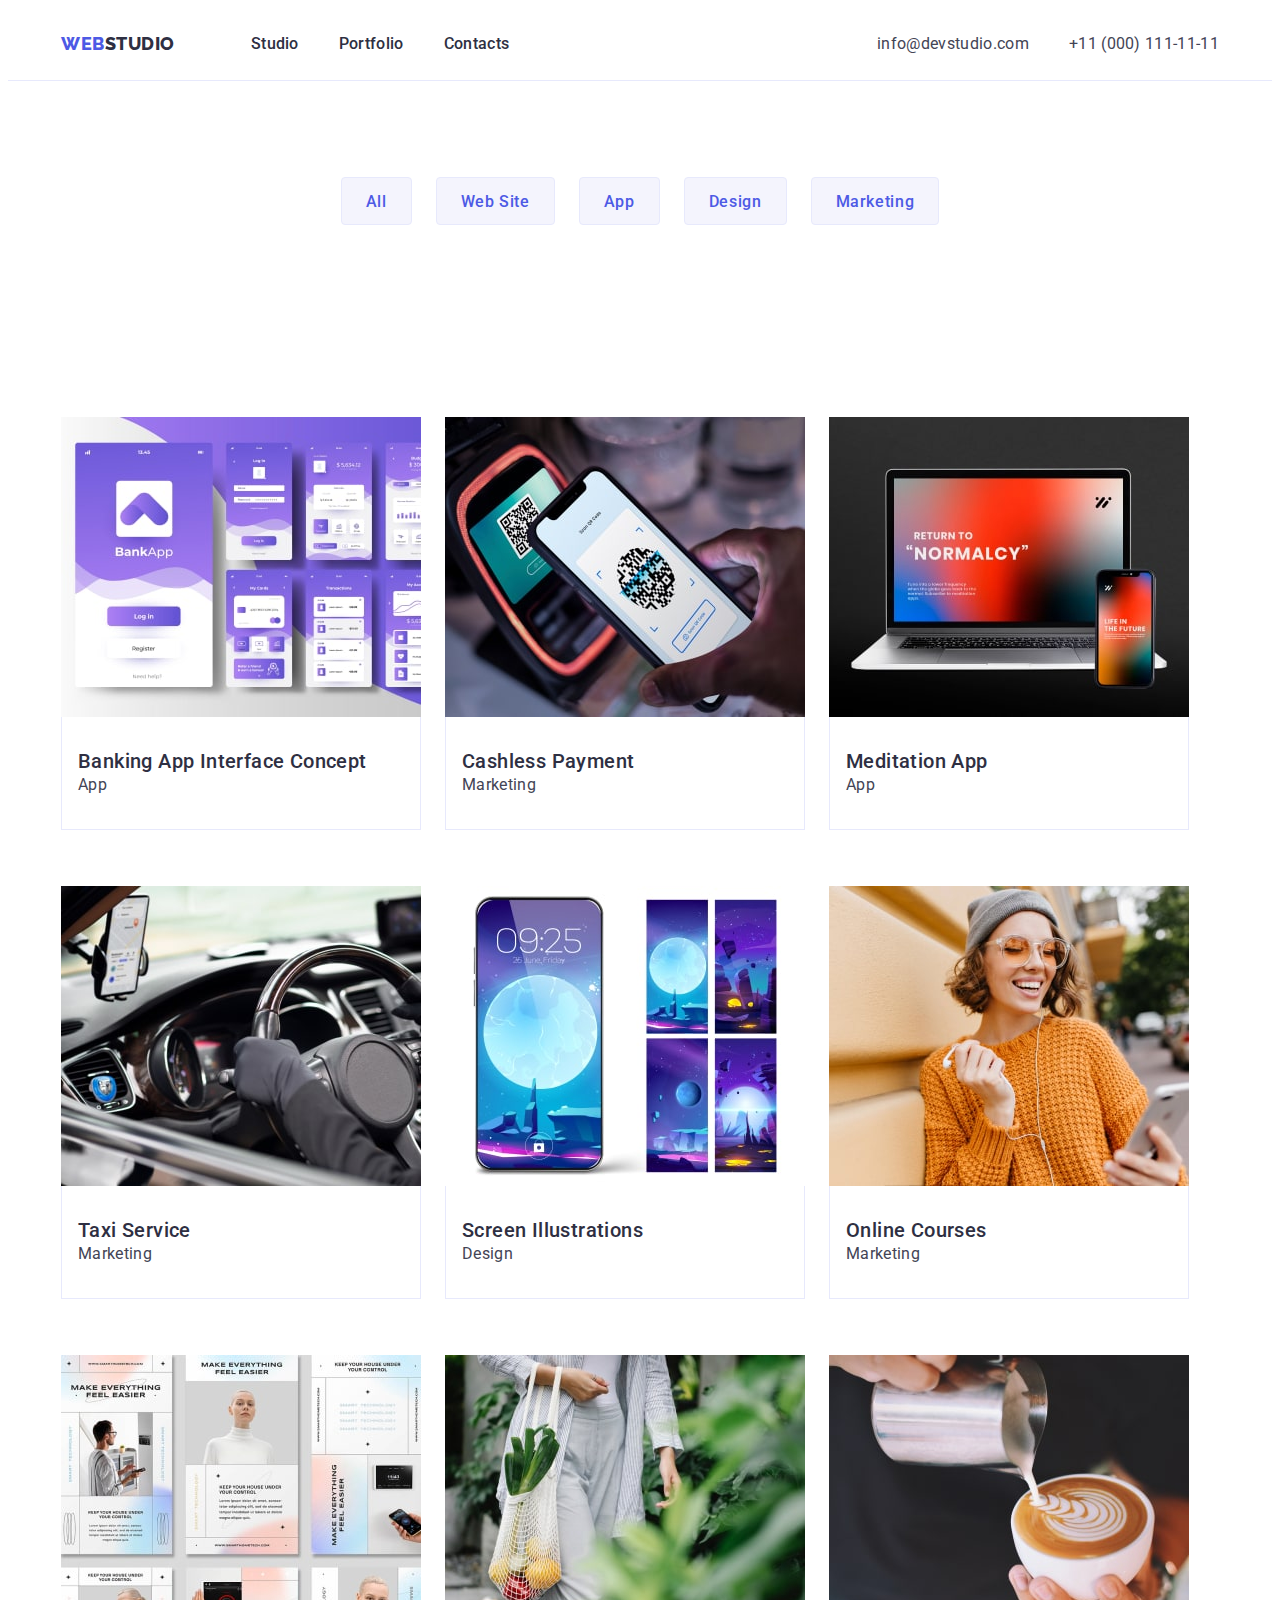
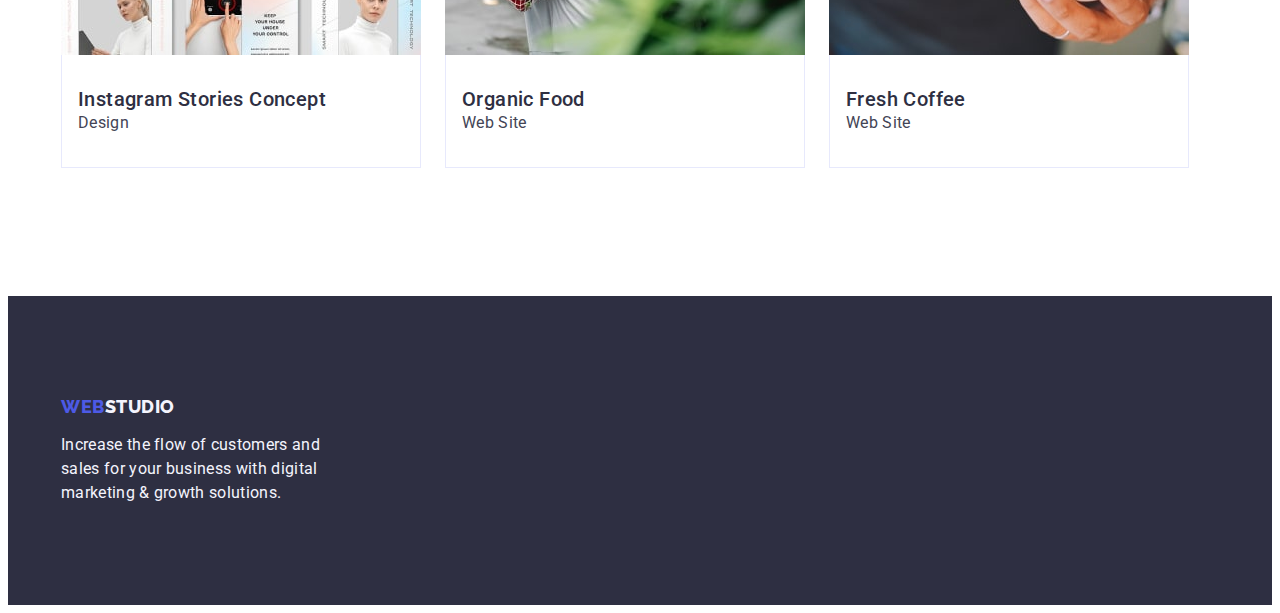
==== commit 6e7e8932: "comm last+" ====
--- a/portfolio.html
+++ b/portfolio.html
@@ -58,8 +58,10 @@
                       alt="bankapp"
                       width="360"
                       height="300">
-                      <h2 class="support-list-text">Banking App Interface Concept</h2>
-                      <p class="support-btn-text">App</p>
+                      <div class="container-support">
+                        <h2 class="support-list-text">Banking App Interface Concept</h2>
+                        <p class="support-btn-text">App</p>
+                      </div>
                   </a>
               </li>
               <li class="support-list-item">
@@ -68,8 +70,10 @@
                         alt="cashlesspayment"
                         width="360"
                         height="300">
-                        <h2 class="support-list-text">Cashless Payment</h2>
-                        <p class="support-btn-text">Marketing</p>
+                        <div class="container-support">
+                          <h2 class="support-list-text">Cashless Payment</h2>
+                          <p class="support-btn-text">Marketing</p>
+                        </div> 
                   </a>  
               </li>
               <li class="support-list-item">
@@ -78,8 +82,10 @@
                        alt="meditaionapp"
                        width="360"
                        height="300">
-                       <h2 class="support-list-text">Meditation App</h2>
-                       <p class="support-btn-text">App</p>
+                      <div class="container-support">
+                        <h2 class="support-list-text">Meditation App</h2>
+                        <p class="support-btn-text">App</p>
+                      </div> 
                   </a>
               </li>
               <li class="support-list-item">
@@ -88,8 +94,10 @@
                       alt="taxiservice"
                       width="360"
                       height="300">
-                      <h2 class="support-list-text">Taxi Service</h2>
-                      <p class="support-btn-text">Marketing</p>
+                      <div class="container-support">
+                        <h2 class="support-list-text">Taxi Service</h2>
+                        <p class="support-btn-text">Marketing</p>
+                      </div>    
                 </a>  
               </li>
               <li class="support-list-item">
@@ -98,8 +106,10 @@
                       alt="screenillustrations"
                       width="360"
                       height="300">
-                      <h2 class="support-list-text">Screen Illustrations</h2>
-                      <p class="support-btn-text">Design</p>
+                      <div class="container-support">
+                        <h2 class="support-list-text">Screen Illustrations</h2>
+                        <p class="support-btn-text">Design</p>
+                      </div>   
                 </a>
               </li>
               <li class="support-list-item">
@@ -108,8 +118,10 @@
                       alt="onlinecourses"
                       width="360"
                       height="300">
-                      <h2 class="support-list-text">Online Courses</h2>
-                      <p class="support-btn-text">Marketing</p>
+                      <div class="container-support">
+                        <h2 class="support-list-text">Online Courses</h2>
+                        <p class="support-btn-text">Marketing</p>
+                      </div>    
                 </a>    
               </li>
               <li class="support-list-item">
@@ -118,8 +130,10 @@
                       alt="instagramstories"
                       width="360"
                       height="300">
-                      <h2 class="support-list-text">Instagram Stories Concept</h2>
-                      <p class="support-btn-text">Design</p>
+                      <div class="container-support">
+                        <h2 class="support-list-text">Instagram Stories Concept</h2>
+                        <p class="support-btn-text">Design</p>
+                      </div> 
                 </a>       
               </li>
               <li class="support-list-item">
@@ -128,8 +142,10 @@
                       alt="organicfood"
                       width="360"
                       height="300">
-                      <h2 class="support-list-text">Organic Food</h2>
-                      <p class="support-btn-text">Web Site</p>
+                      <div class="container-support">
+                        <h2 class="support-list-text">Organic Food</h2>
+                        <p class="support-btn-text">Web Site</p>
+                      </div> 
                 </a>  
               </li>
               <li class="support-list-item">
@@ -138,8 +154,10 @@
                       alt="freshcoffee"
                       width="360"
                       height="300">
-                      <h2 class="support-list-text">Fresh Coffee</h2>
-                      <p class="support-btn-text">Web Site</p>
+                      <div class="container-support">
+                        <h2 class="support-list-text">Fresh Coffee</h2>
+                        <p class="support-btn-text">Web Site</p>
+                      </div>   
                 </a>
               </li>
           </ul>
--- a/css/styles.css
+++ b/css/styles.css
@@ -56,9 +56,9 @@
 .header {
     padding-top: 24px;
     padding-bottom: 24px;
-    display: block;
     padding-left: 0px;
     padding-right: 0px;
+    display: block;
     border-bottom: 1px solid #e7e9fc
 }
 
@@ -78,7 +78,6 @@
     display: flex;
     align-items: center;
     gap: 40px;
-    
 }        
 
 .header-logo {
@@ -186,9 +185,10 @@
     display: flex;
     margin: 0 auto;
     justify-content: center;
+    margin-bottom: 72px;
     gap: 24px;
     padding-top: 96px;
-    padding-bottom: 72px;
+    padding-bottom: 120px;
 }
 
 .btn-roll {
@@ -206,11 +206,13 @@
     display: block;
     padding: 12px 24px;
     height: 48px;
+    border: 1px solid #e7e9fc;
 }
 
 .btn-roll:is(:hover, :focus) {
     color: #FFF;
     background-color: #404BBF;
+    border: 1px solid transparent;
 }
 
 /*----advantages----*/
@@ -276,10 +278,18 @@
     text-align: center;
     display: flex;
     padding-top: 120px;
+    padding-bottom: 120px;
 }
 
 .team {
     background: var(--cloud, #F4F4FD)
+}
+
+.container-subtitle {
+    padding-top: 32px;
+    padding-bottom: 32px;
+    text-align: center;
+    margin-bottom: 8px;
 }
 
 .team-title {
@@ -295,11 +305,11 @@
 .team-list {
     display: flex;
     gap: 24px;
-    padding-bottom: 120px;
 }
 
 .team-item {
-    background-color: #FFFFFF 
+    background-color: #FFFFFF; 
+    border-radius: 0px 0px 4px 4px;
 }
 
 .team-subtitle {
@@ -309,8 +319,7 @@
     font-weight: 500;
     line-height: 1.2;
     letter-spacing: 0.02em;
-    padding-top: 32px;
-    padding-bottom: 8px;
+    margin-bottom: 8px;
 }
 
 .team-item-text {
@@ -320,7 +329,13 @@
     font-weight: 400;
     line-height: 1.5;
     letter-spacing: 0.02em;
-    padding-bottom: 32px;
+}
+
+.container-support {
+    padding: 32px 16px;
+    border: 1px solid #e7e9fc;
+    border-top: none; 
+    margin-bottom: 8px;
 }
 
 .support-list {
@@ -339,7 +354,6 @@
     font-weight: 500;
     line-height: 1.2; 
     letter-spacing: 0.02em;
-    padding: 32px 16px 8px;
 }
 
 .support-btn-text {
@@ -349,7 +363,6 @@
     font-weight: 400;
     line-height: 1.5;
     letter-spacing: 0.02em;
-    padding: 0px 16px 32px;
 }
 
 /*----basement----*/
@@ -357,7 +370,8 @@
 }
 
 .footer-container {
-    padding-top: 101.5px;
+    padding-top: 100px;
+    padding-bottom: 100px;
 }
 
 .header-logo-footer {
@@ -369,6 +383,8 @@
     line-height: 1.17;
     letter-spacing: 0,03em;
     text-transform: uppercase;
+    margin-bottom: 16px;
+    display: inline-block;
 }
 
 .footer-text {
@@ -379,9 +395,8 @@
     line-height: 1.5;
     letter-spacing: 0.02em;
     max-width: 264px;
-    padding-top: 17.5px;
-    padding-bottom: 100px;
-}
+   }
+
 .basement {
     background: #2E2F42;
 }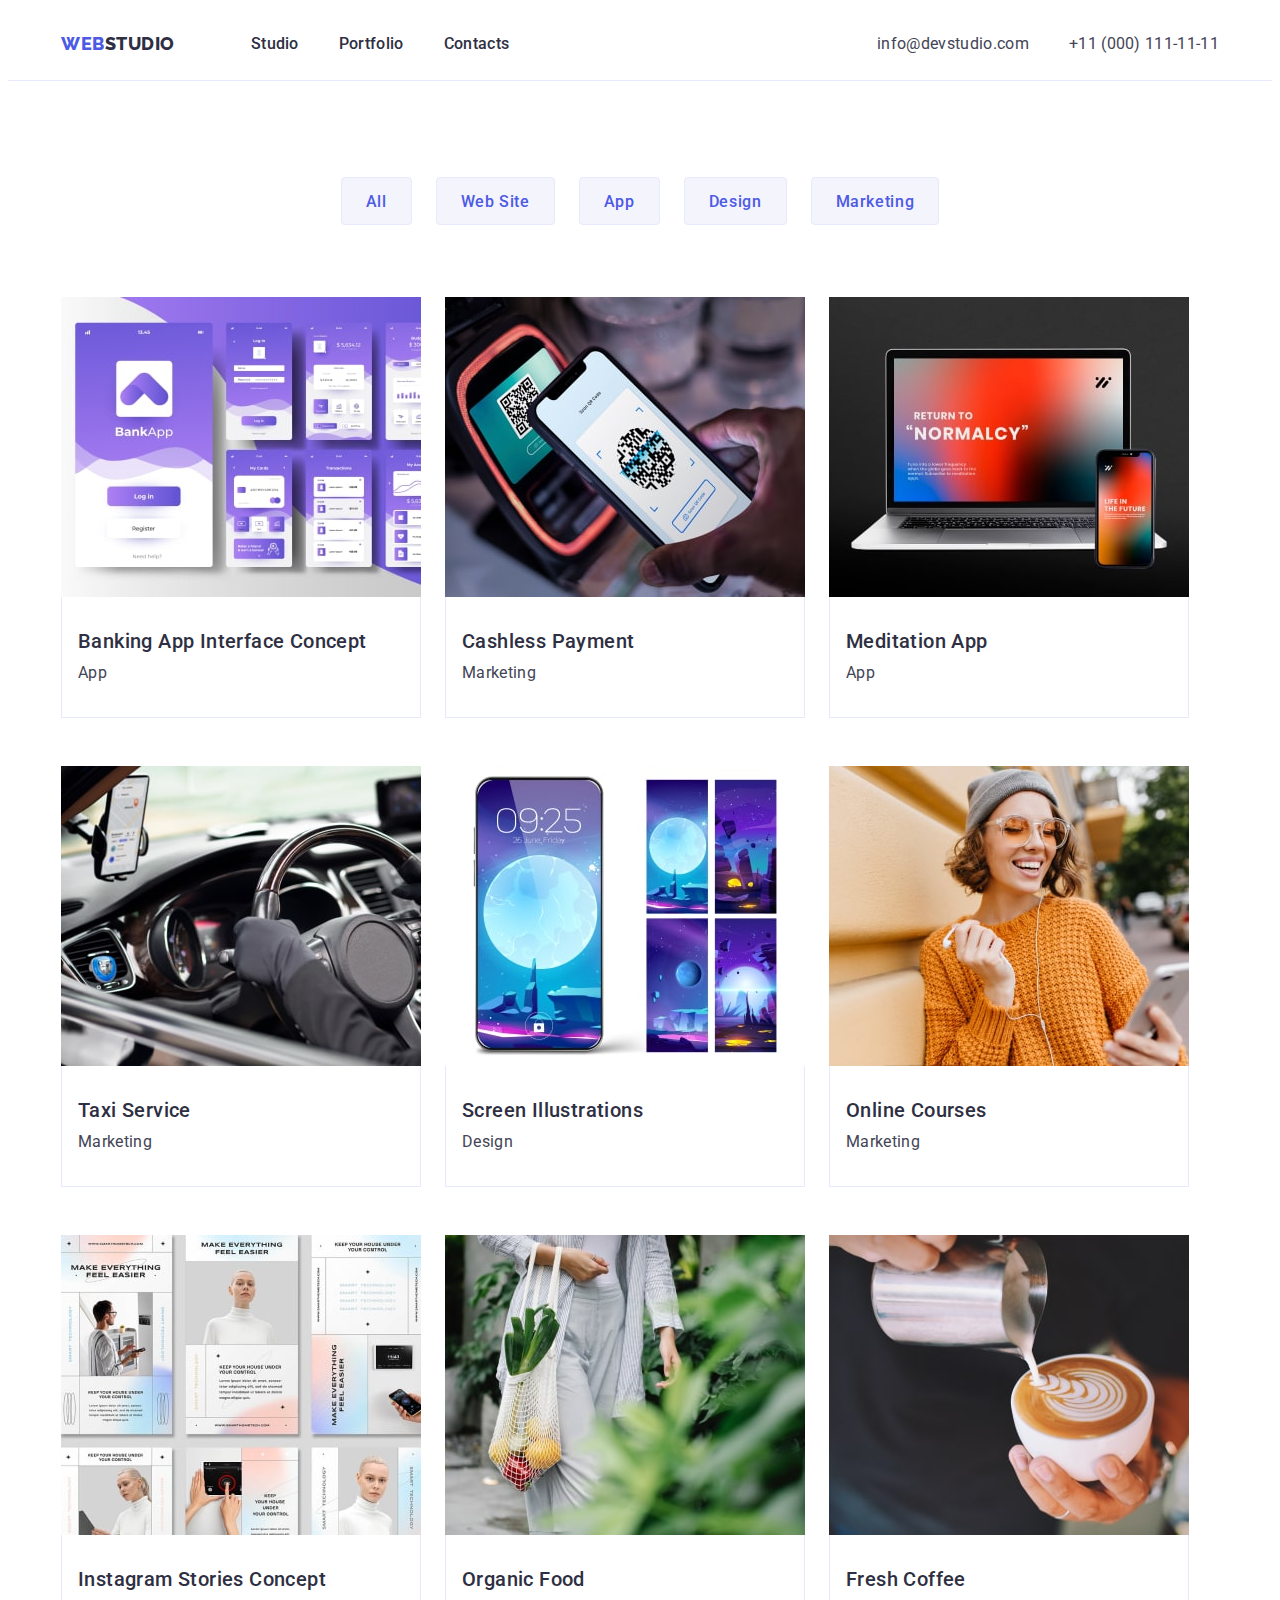
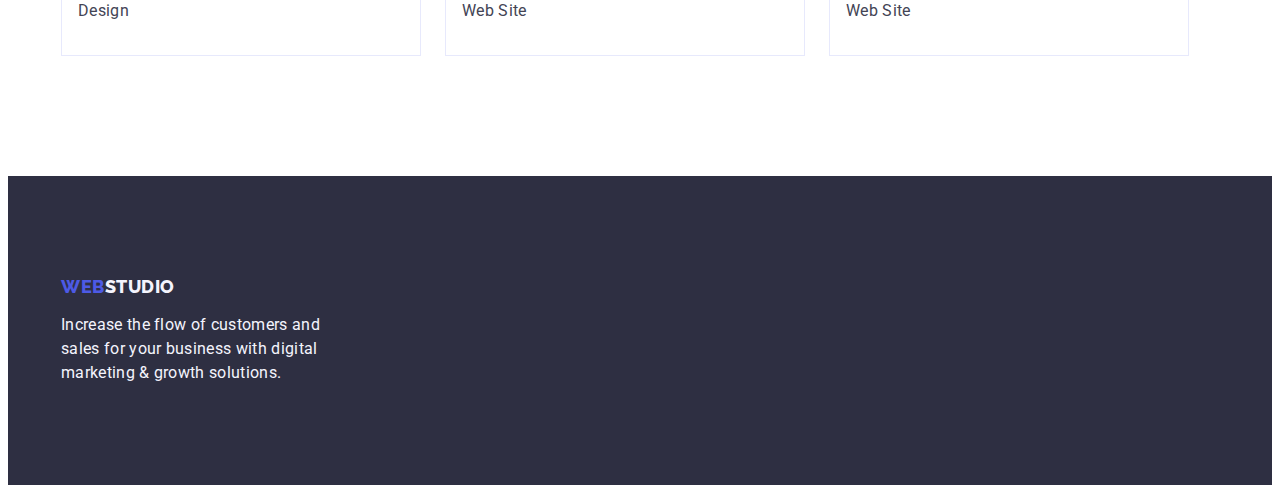
==== commit 13fbad8e: "comm+++" ====
--- a/portfolio.html
+++ b/portfolio.html
@@ -41,7 +41,7 @@
 </div>
   </header>
   <main>
-      <section class="">
+      <section class="portfolio">
         <div class="container">
           <h1 class="visually-hidden">portfolio</h1>
           <ul class="some-btn list">
--- a/css/styles.css
+++ b/css/styles.css
@@ -56,8 +56,6 @@
 .header {
     padding-top: 24px;
     padding-bottom: 24px;
-    padding-left: 0px;
-    padding-right: 0px;
     display: block;
     border-bottom: 1px solid #e7e9fc
 }
@@ -89,7 +87,8 @@
     line-height: 1.17; 
     letter-spacing: 0.03em;
     text-transform: uppercase;
-    margin-right: 76px
+    margin-right: 76px;
+    display: flex;
 }
 
 .header-logo-accent {
@@ -140,7 +139,6 @@
 }
 
 .hero-container { 
-    
     margin: 0 auto;
 }
 
@@ -187,8 +185,6 @@
     justify-content: center;
     margin-bottom: 72px;
     gap: 24px;
-    padding-top: 96px;
-    padding-bottom: 120px;
 }
 
 .btn-roll {
@@ -251,6 +247,7 @@
 }
 
 /*----pictures----*/
+
 .pictures {
     text-align: center;
     display: flex;
@@ -331,11 +328,15 @@
     letter-spacing: 0.02em;
 }
 
+.portfolio {
+    padding-top: 96px;
+    padding-bottom: 120px;
+}
+
 .container-support {
     padding: 32px 16px;
     border: 1px solid #e7e9fc;
     border-top: none; 
-    margin-bottom: 8px;
 }
 
 .support-list {
@@ -344,8 +345,7 @@
     align-content: space-between;
     row-gap: 48px;
     column-gap: 24px;
-    padding-bottom: 120px;
-}
+ }
 
 .support-list-text {
     color: var(--navyblue, #2E2F42);
@@ -354,6 +354,7 @@
     font-weight: 500;
     line-height: 1.2; 
     letter-spacing: 0.02em;
+    margin-bottom: 8px
 }
 
 .support-btn-text {
@@ -367,11 +368,11 @@
 
 /*----basement----*/
 .basement {
-}
-
-.footer-container {
     padding-top: 100px;
     padding-bottom: 100px;
+}
+
+.footer-container {
 }
 
 .header-logo-footer {
@@ -383,7 +384,6 @@
     line-height: 1.17;
     letter-spacing: 0,03em;
     text-transform: uppercase;
-    margin-bottom: 16px;
     display: inline-block;
 }
 
@@ -395,6 +395,7 @@
     line-height: 1.5;
     letter-spacing: 0.02em;
     max-width: 264px;
+    margin-top: 16px;
    }
 
 .basement {
